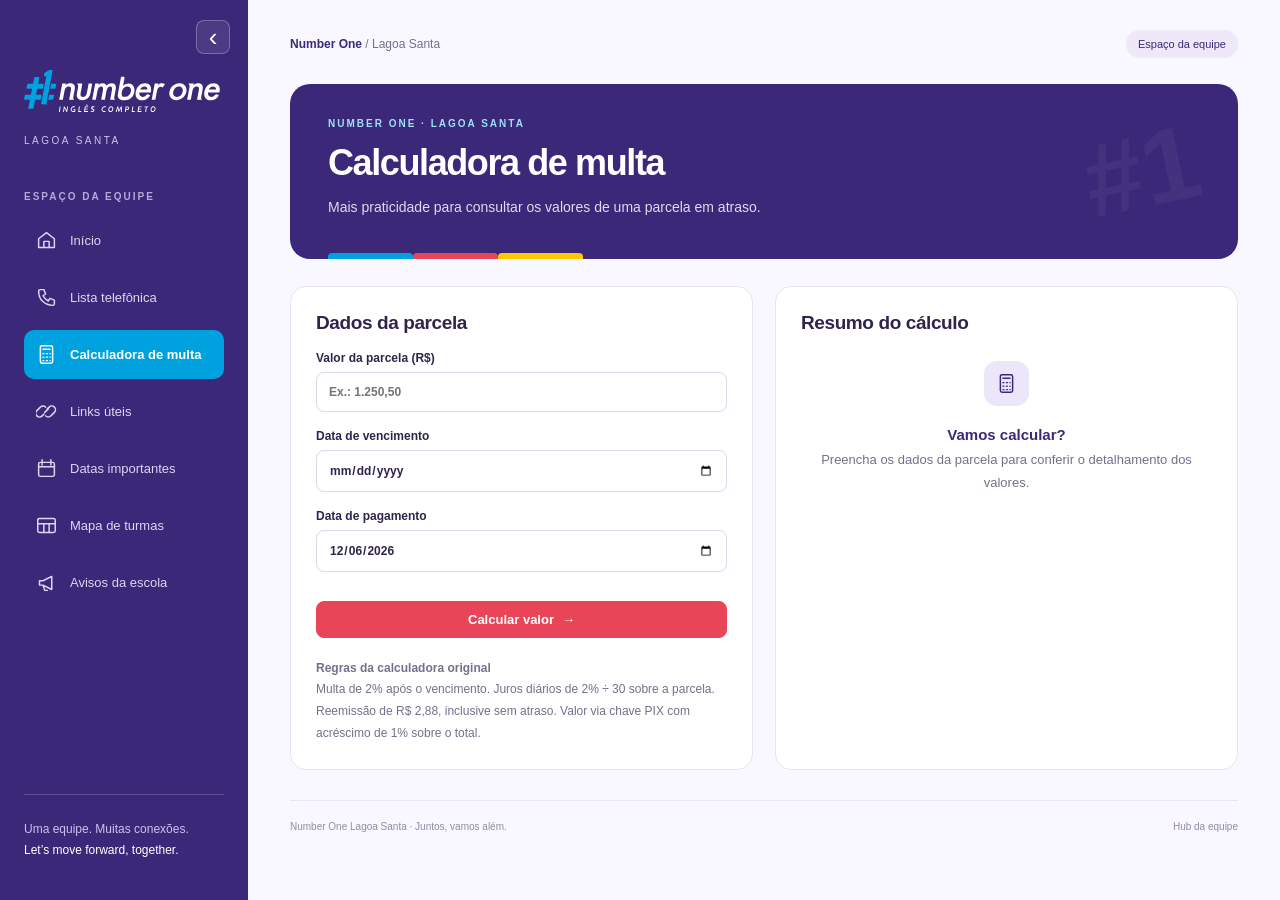
==== static/calculadora.html @ c54c120a "Add collapsible navigation and event details dialog" ====
<!doctype html><html lang="pt-BR"><head><meta charset="utf-8"><meta name="viewport" content="width=device-width,initial-scale=1"><title>Calculadora de multa · Number One Lagoa Santa</title><link rel="stylesheet" href="/static/hub.css?v=7"></head><body data-page="calc"><aside class="sidebar" id="sidebar"></aside><main class="workspace"><div class="topbar"><span><strong>Number One</strong> / Lagoa Santa</span><span class="pill">Espaço da equipe</span></div><header class="hero"><div class="eyebrow">NUMBER ONE · LAGOA SANTA</div><h1>Calculadora de multa</h1><p>Mais praticidade para consultar os valores de uma parcela em atraso.</p><span class="hero-stamp" aria-hidden="true">#1</span></header><div class="page-content calculator-grid"><section class="panel"><h2>Dados da parcela</h2><form id="calculatorForm"><label for="amount">Valor da parcela (R$)<input id="amount" inputmode="decimal" placeholder="Ex.: 1.250,50" required autocomplete="off"></label><label for="dueDate">Data de vencimento<input id="dueDate" type="date" required min="1900-01-01" max="9999-12-31"></label><label for="paymentDate">Data de pagamento<input id="paymentDate" type="date" required min="1900-01-01" max="9999-12-31"></label><button class="primary" type="submit">Calcular valor <span aria-hidden="true">→</span></button></form><div class="status" id="calcStatus" role="alert"></div><div class="rules"><strong>Regras da calculadora original</strong><br>Multa de 2% após o vencimento. Juros diários de 2% ÷ 30 sobre a parcela. Reemissão de R$ 2,88, inclusive sem atraso. Valor via chave PIX com acréscimo de 1% sobre o total.</div></section><section class="panel" aria-live="polite"><h2>Resumo do cálculo</h2><div id="resultEmpty" class="empty-state"><span class="feature-icon" data-icon="calc"></span><strong>Vamos calcular?</strong>Preencha os dados da parcela para conferir o detalhamento dos valores.</div><table class="result-table hidden" id="resultTable"><caption class="muted">Detalhamento da parcela</caption><tbody id="resultBody"></tbody></table></section></div><footer class="footer"><span>Number One Lagoa Santa · Juntos, vamos além.</span><span>Hub da equipe</span></footer></main><script src="/static/shell.js?v=4"></script><script src="/static/calculator.js?v=1"></script></body></html>
---- static/hub.css ----
:root{--purple:#3c2878;--blue:#00a1df;--coral:#e84658;--yellow:#ffc800;--ink:#30244b;--muted:#786e89;--line:#e9e3f2}*{box-sizing:border-box}body{margin:0;background:#f9f7ff;color:var(--ink);font:15px 'Segoe UI',Arial,sans-serif}a{color:inherit}button,input,textarea{font:inherit}button,a,input,textarea{ -webkit-tap-highlight-color:transparent}button{cursor:pointer}a:focus-visible,button:focus-visible,input:focus-visible,textarea:focus-visible{outline:3px solid var(--blue);outline-offset:4px}.sidebar{position:fixed;inset:0 auto 0 0;width:248px;background:var(--purple);padding:38px 24px;color:#fff;display:flex;flex-direction:column;z-index:2}.logo{width:196px;height:auto}.unit{font-size:10px;letter-spacing:2.5px;color:#cec3ed;margin:20px 0 45px}.nav-label,.eyebrow{font-size:10px;letter-spacing:2px;font-weight:700}.nav-label{color:#b7a8db;margin-bottom:14px}.sidebar nav{display:grid;gap:8px}.sidebar nav a{display:flex;gap:13px;align-items:center;text-decoration:none;padding:14px 12px;border-radius:10px;font-size:13px;color:#ded5f3}.sidebar nav a:hover{background:#50398f}.sidebar nav a.active{background:var(--blue);color:white;font-weight:600}.icon{width:21px;height:21px;fill:none;stroke:currentColor;stroke-width:1.7;stroke-linecap:round;stroke-linejoin:round;flex-shrink:0}.sidebar-footer{margin-top:auto;border-top:1px solid #655096;padding-top:24px;font-size:12px;line-height:1.8;color:#cdc1ee}.sidebar-footer b{color:white;font-weight:500}.workspace{margin-left:248px;padding:30px 42px;max-width:1640px}.topbar{display:flex;justify-content:space-between;align-items:center;margin-bottom:26px;font-size:12px;color:var(--muted);gap:12px}.topbar strong{color:var(--purple)}.pill{background:#eee8f9;padding:8px 12px;border-radius:30px;font-size:11px;color:var(--purple)}.hero{position:relative;background:var(--purple);color:white;border-radius:20px;padding:34px 38px 39px;overflow:hidden}.hero:after{content:'';position:absolute;bottom:0;left:38px;width:85px;height:6px;background:var(--blue);box-shadow:85px 0 var(--coral),170px 0 var(--yellow);border-radius:4px 4px 0 0}.hero .eyebrow{color:#9ce0fa}.hero h1{font-size:36px;letter-spacing:-1.4px;margin:13px 0 12px;font-weight:750}.hero p{font-size:14px;color:#e1d9f2;line-height:1.7;margin:0;max-width:600px}.hero-stamp{position:absolute;right:38px;top:28px;font-size:104px;font-weight:900;color:#ffffff0c;transform:rotate(-12deg);pointer-events:none}.section-heading{display:flex;justify-content:space-between;align-items:center;margin:30px 0 17px;gap:12px}h2{font-size:19px;letter-spacing:-.4px;margin:0}h3{margin:0;font-size:17px}.muted{color:var(--muted);font-size:12px;line-height:1.7}.features{display:grid;grid-template-columns:repeat(3,minmax(0,1fr));gap:17px}.feature{position:relative;display:block;text-decoration:none;background:white;border:1px solid var(--line);border-radius:16px;padding:24px;transition:transform .15s,box-shadow .15s}.feature:hover{transform:translateY(-3px);box-shadow:0 10px 25px #3c287810;border-color:#c0b0dd}.feature-icon{display:grid;place-items:center;width:45px;height:45px;border-radius:13px;background:#ece6fa;color:var(--purple);margin-bottom:23px}.feature:nth-child(2) .feature-icon{background:#e2f4fc;color:#0082b5}.feature:nth-child(3) .feature-icon{background:#ffeaee;color:#d03a50}.feature h3{color:var(--purple)}.feature p{font-size:12px;color:var(--muted);line-height:1.8;min-height:44px;margin:10px 0 19px}.feature-action{font-size:12px;font-weight:650;display:flex;justify-content:space-between;color:var(--purple)}.bottom-grid{display:grid;grid-template-columns:minmax(0,1.4fr) minmax(260px,1fr);gap:22px;margin-top:28px}.panel{background:white;border:1px solid var(--line);border-radius:16px;padding:25px}.panel-title{display:flex;justify-content:space-between;align-items:center;gap:12px;margin-bottom:20px}.calendar-controls{display:flex;align-items:center;gap:7px}button,.button{border:1px solid #e0d8ed;background:white;color:var(--purple);border-radius:8px;padding:10px 14px;text-decoration:none;font-size:13px;display:inline-flex;align-items:center;justify-content:center;gap:8px}button:hover,.button:hover{background:#f3eefb}.primary{background:var(--coral);border-color:var(--coral);color:white;font-weight:600}.primary:hover{background:#d63749}.calendar-controls button{padding:5px 10px}.month-label{font-weight:650;text-transform:capitalize}.weekdays,.calendar-days{display:grid;grid-template-columns:repeat(7,1fr);text-align:center;gap:4px}.weekdays{font-size:10px;color:var(--muted);margin:22px 0 8px}.day{padding:10px 0;font-size:12px;border-radius:8px}.day.weekend{color:#9c90ac}.day.today{background:var(--purple);color:white;font-weight:700}.day.outside{color:#c4bdcf}.calendar-foot{border-top:1px solid var(--line);padding-top:15px;margin-top:14px;color:var(--muted);font-size:11px}.calendar-foot span{display:inline-block;background:var(--purple);width:7px;height:7px;border-radius:50%;margin-right:7px}.quick-links{display:grid;gap:10px}.quick-link{padding:14px;border:1px solid var(--line);border-radius:10px;text-decoration:none;display:flex;align-items:center;justify-content:space-between;gap:12px;font-size:13px;overflow-wrap:anywhere}.quick-link:hover{background:#f9f7ff}.empty-state{text-align:center;padding:27px 15px;color:var(--muted);line-height:1.8;font-size:13px}.empty-state .feature-icon{margin:0 auto 15px}.empty-state strong{display:block;color:var(--purple);font-size:15px}.footer{display:flex;justify-content:space-between;border-top:1px solid var(--line);margin-top:30px;padding-top:20px;color:#9589a5;font-size:10px;gap:12px}.page-content{margin-top:27px}.link-grid{display:grid;grid-template-columns:repeat(2,minmax(0,1fr));gap:16px}.link-card{min-width:0}.link-card h3{overflow-wrap:anywhere}.link-card p{overflow-wrap:anywhere}.link-domain{color:#88799d;font-size:11px;margin-top:10px}.card-actions{display:flex;gap:10px;justify-content:space-between;margin-top:24px}.danger{color:#bc3147}.search{width:100%;max-width:370px;margin:0}.status:not(:empty){background:#fce8ec;color:#98233c;padding:14px 18px;border-radius:10px;margin:18px 0;font-size:13px}label{display:block;font-size:12px;font-weight:600;margin:17px 0}input,textarea{display:block;width:100%;border:1px solid #ded6eb;padding:12px;border-radius:8px;margin-top:7px;background:white;color:var(--ink)}textarea{resize:vertical}dialog{border:0;border-radius:18px;padding:28px;width:480px;max-width:94vw;max-height:90vh;color:var(--ink);box-shadow:0 24px 80px #20113f40}dialog::backdrop{background:#20113f88;backdrop-filter:blur(3px)}.dialog-heading{display:flex;justify-content:space-between;align-items:center}.dialog-heading button{border:0;font-size:22px;padding:0 8px}.form-actions{display:flex;justify-content:flex-end;gap:10px;margin-top:24px}button:disabled{opacity:.55;cursor:wait}.calculator-grid{display:grid;grid-template-columns:minmax(280px,1fr) minmax(280px,1fr);gap:22px}.calculator-grid .primary{width:100%;margin-top:12px}.rules{margin-top:20px;font-size:12px;line-height:1.8;color:var(--muted)}.result-table{width:100%;border-collapse:collapse;font-size:13px}.result-table td{padding:13px 0;border-bottom:1px solid var(--line)}.result-table td:last-child{text-align:right;font-weight:600}.result-table .total td{color:var(--purple);font-size:18px;border-top:2px solid var(--line);padding-top:22px}.result-table .pix td{color:#007fae}.hidden{display:none!important}@media(min-width:1450px){.workspace{padding:38px 60px}.hero{padding:45px}.feature{padding:28px}.hero h1{font-size:42px}}@media(max-width:1100px){.workspace{padding:26px}.sidebar{width:220px;padding:30px 18px}.logo{width:180px}.workspace{margin-left:220px}.feature{padding:18px}.bottom-grid{grid-template-columns:1fr}.hero-stamp{display:none}}@media(max-width:760px){.sidebar{position:static;width:auto;padding:19px 20px}.logo{width:170px}.unit{margin:10px 0 18px}.nav-label,.sidebar-footer{display:none}.sidebar nav{display:flex;flex-wrap:wrap;gap:4px}.sidebar nav a{font-size:11px;padding:9px}.sidebar nav .icon{width:16px}.workspace{margin:0;padding:20px 16px}.topbar{font-size:11px}.hero{padding:26px 24px 32px}.hero h1{font-size:28px}.hero p{font-size:13px}.features{grid-template-columns:1fr}.feature{padding:20px}.feature-icon{margin-bottom:15px}.feature p{min-height:0}.link-grid,.calculator-grid{grid-template-columns:1fr}.section-heading{flex-wrap:wrap}.panel{padding:20px}.panel-title{flex-wrap:wrap}.hero:after{left:24px;width:65px;box-shadow:65px 0 var(--coral),130px 0 var(--yellow)}.footer{line-height:1.7}.search{max-width:none}.day{padding:9px 0}}
.hub-calendar{margin-top:24px}.hub-calendar .day{padding:8px 0}.notice-card{min-height:235px;transition:background-color .5s,color .5s}.notice-card[data-color="purple"]{background:var(--purple);color:white}.notice-card[data-color="blue"]{background:var(--blue);color:#182249}.notice-card[data-color="coral"]{background:var(--coral);color:#231432}.notice-card[data-color="yellow"]{background:var(--yellow);color:#30244b}.notice-card[data-color]:not([data-color="purple"]) .eyebrow,.notice-card[data-color]:not([data-color="purple"]) p{color:inherit}.notice-card h1,.notice-card p{overflow-wrap:anywhere;white-space:pre-wrap;position:relative;z-index:1}.notice-card p{max-width:850px}.notice-card h1{font-size:32px}.notice-editor{max-width:980px}.preview-card{min-height:250px}.preview-placeholder{display:block;opacity:.7;padding:38px 0;font-size:15px;line-height:1.8}.notice-form{margin-top:16px}.editor-meta{display:flex;justify-content:space-between;gap:12px;flex-wrap:wrap}.editor-settings{display:flex;justify-content:space-between;gap:25px;flex-wrap:wrap;margin-top:20px}.editor-settings fieldset{border:0;padding:0;margin:17px 0;min-width:0}.editor-settings legend{font-size:12px;font-weight:600}.color-options{display:flex;gap:16px;flex-wrap:wrap}.color-options label{display:flex;align-items:center;gap:6px;cursor:pointer}.color-options input{width:auto;margin:0;accent-color:var(--purple)}.swatch{width:16px;height:16px;border-radius:50%;display:inline-block}.swatch.purple{background:var(--purple)}.swatch.blue{background:var(--blue)}.swatch.coral{background:var(--coral)}.swatch.yellow{background:var(--yellow)}.notice-summary{white-space:pre-wrap;overflow-wrap:anywhere}.notice-saved{border-top:5px solid var(--purple)}.notice-saved[data-color="blue"]{border-top-color:var(--blue)}.notice-saved[data-color="coral"]{border-top-color:var(--coral)}.notice-saved[data-color="yellow"]{border-top-color:var(--yellow)}.notice-saved h3{overflow-wrap:anywhere}@media(max-width:760px){.notice-card h1{font-size:26px}.notice-card{padding:26px 24px 30px}.editor-settings{display:block}.notice-form .form-actions{flex-wrap:wrap}.hub-calendar .day{padding:8px 0}}@media(prefers-reduced-motion:reduce){.notice-card{transition:none}}
.schedule-grid{display:grid;grid-template-columns:minmax(0,1fr) minmax(0,1fr);gap:20px;align-items:stretch;margin-top:24px}.schedule-grid .hub-calendar{margin-top:0}.schedule-grid .panel{min-width:0}.schedule-grid .calendar-days{gap:1px}.schedule-grid .day{min-width:0;padding:5px 0 2px;min-height:43px}.day{border:0;background:transparent;display:grid;place-items:center;gap:2px;width:100%;min-height:42px;position:relative}.day:hover{background:#f0eafb}.day.today,.day.today:hover{background:var(--purple);color:white}.day.selected:not(.today){background:#eee7fb;color:var(--purple);font-weight:700}.event-dots{height:5px;display:flex;gap:2px;justify-content:center}.event-dot{display:inline-block;width:6px;height:6px;border-radius:50%;background:var(--purple);flex:none}.event-dot.prova,.event-tag.prova{background:var(--coral)}.event-dot.notas,.event-tag.notas{background:var(--blue)}.event-dot.feriado,.event-tag.feriado{background:#8c8099}.event-dot.aulas,.event-tag.aulas{background:#9252c9}.event-dot.segunda_chamada,.event-tag.segunda_chamada{background:#6b9a49}.event-dot.projeto,.event-tag.projeto{background:var(--yellow)}.event-dot.sexta_letiva,.event-tag.sexta_letiva{background:#ad6fc7}.event-dot.encerramento,.event-tag.encerramento{background:var(--purple)}.event-dot.outro,.event-tag.outro{background:#6284a1}.upcoming-list{display:grid;gap:10px;max-height:350px;overflow:auto}.upcoming-item{display:grid;grid-template-columns:55px minmax(0,1fr) 7px;align-items:center;gap:12px;text-decoration:none;border:1px solid var(--line);border-radius:10px;padding:12px;font-size:12px}.upcoming-item:hover{background:#f9f7ff}.upcoming-date{color:var(--purple);font-weight:700;text-transform:capitalize}.upcoming-title{overflow-wrap:anywhere}.calendar-page-grid{display:grid;grid-template-columns:minmax(0,1fr) minmax(0,1fr);gap:20px;margin-top:22px}.calendar-page-grid>.panel{min-width:0}.event-list{display:grid;gap:12px;max-height:520px;overflow:auto}.event-item{border:1px solid var(--line);border-radius:10px;padding:15px;display:grid;gap:8px;overflow-wrap:anywhere}.event-item strong{font-size:13px}.event-item p{white-space:pre-wrap;margin:0}.event-tag{color:#fff;font-size:10px;width:max-content;padding:4px 7px;border-radius:5px}.event-tag.projeto{color:var(--purple)}.event-actions{display:flex;gap:6px}.event-actions button{padding:6px 10px;font-size:11px}.inline-upload{display:flex;align-items:end;gap:12px;flex-wrap:wrap;margin:14px 0}.inline-upload label{margin:0}.inline-upload input{padding:8px}.map-filters{display:grid;grid-template-columns:repeat(4,minmax(0,1fr));gap:12px}.map-filters label{margin:7px 0}.class-list{display:grid;grid-template-columns:repeat(3,minmax(0,1fr));gap:12px;margin-top:22px}.class-card{min-width:0;padding:18px}.class-time{font-size:11px;font-weight:700;color:#0081b2}.class-card h3{color:var(--purple);margin:10px 0}.class-card p{margin:0;overflow-wrap:anywhere}.class-card .card-actions{margin-top:18px}.class-card button{padding:7px 11px}.map-image{display:block;max-width:100%;height:auto;margin:auto;border:1px solid var(--line);border-radius:7px}.form-grid{display:grid;grid-template-columns:1fr 1fr;gap:0 12px}select{display:block;width:100%;border:1px solid #ded6eb;padding:12px;border-radius:8px;margin-top:7px;background:white;color:var(--ink);font:inherit}@media(max-width:1100px){.class-list{grid-template-columns:repeat(2,minmax(0,1fr))}}@media(max-width:760px){.schedule-grid,.calendar-page-grid{grid-template-columns:1fr}.schedule-grid .day{min-height:40px}.map-filters,.class-list,.form-grid{grid-template-columns:1fr 1fr}.upcoming-list{max-height:none}}@media(max-width:480px){.map-filters,.class-list,.form-grid{grid-template-columns:1fr}.upcoming-item{grid-template-columns:50px minmax(0,1fr) 6px}}

@media(min-width:1101px){.features{grid-template-columns:repeat(4,minmax(0,1fr))}}@media(min-width:761px) and (max-width:1100px){.features{grid-template-columns:repeat(2,minmax(0,1fr))}}

/* Compact class map, matching the reference: rooms by time, paired weekdays. */
.timetables{display:grid;gap:24px;margin-top:20px;min-width:0}.timetable-panel{background:white;border:1px solid var(--line);border-radius:16px;overflow:hidden;min-width:0}.timetable-heading{display:flex;align-items:center;justify-content:space-between;gap:12px;padding:18px 20px;background:var(--purple);color:white}.timetable-heading h2{font-size:17px}.timetable-heading>span{font-size:12px;white-space:nowrap}.group-1 .timetable-heading{background:#007eaf}.timetable-scroll{overflow-x:auto;max-width:100%}.timetable{border-collapse:separate;border-spacing:0;width:100%;table-layout:fixed;min-width:540px;font-size:12px}.timetable th,.timetable td{border-bottom:1px solid var(--line);border-right:1px solid var(--line);text-align:center;padding:5px;height:47px}.timetable th{background:#f4f0fa;color:var(--purple);font-weight:700}.timetable thead th{height:38px}.timetable th:first-child{width:70px;position:sticky;left:0;z-index:1;background:#f4f0fa}.timetable td:last-child,.timetable th:last-child{border-right:0}.timetable tbody tr:last-child>*{border-bottom:0}.timetable-class{display:flex;flex-direction:column;gap:2px;text-align:center;width:100%;padding:6px 4px;border:0;border-left:3px solid var(--purple);border-radius:6px;background:#eee7fa;color:var(--purple);font-size:12px;min-height:38px;overflow-wrap:anywhere}.timetable-class span{font-size:10px;font-weight:400}.timetable-class:hover{background:#e0d3f4}.group-1 .timetable-class{background:#e2f4fc;border-left-color:var(--blue);color:#00698f}.group-1 .timetable-class:hover{background:#cbeefa}.empty-slot{color:#c9c0d6}.class-teacher{font-style:italic}.map-reference summary{cursor:pointer;color:var(--purple);font-weight:600;font-size:13px}.map-reference[open] summary{margin-bottom:20px}.sr-only{position:absolute;width:1px;height:1px;padding:0;margin:-1px;overflow:hidden;clip:rect(0,0,0,0);white-space:nowrap;border:0}.upcoming-item{grid-template-columns:78px minmax(0,1fr) 7px}.upcoming-date{font-size:11px;line-height:1.6}.hub-calendar .panel-title{flex-wrap:wrap}#deleteClass{margin-right:auto}@media(max-width:760px){.timetable-heading{padding:16px}.timetable-heading h2{font-size:15px}.timetable-scroll:after{content:'Deslize para consultar todos os horários →';display:block;padding:10px 14px;color:var(--muted);font-size:11px}.timetable{min-width:540px}.timetable-class{font-size:11px}.upcoming-item{grid-template-columns:72px minmax(0,1fr) 7px}}

/* The shared team calendar is the primary home workspace. */
body[data-page="home"] .workspace{max-width:none;padding:24px 28px}body[data-page="home"] .notice-card{min-height:140px;padding:20px 28px 24px}body[data-page="home"] .notice-card h1{font-size:24px;margin:8px 0}body[data-page="home"] .notice-card p{font-size:13px}body[data-page="home"] .hero-stamp{font-size:70px;top:12px}.agenda-heading{margin:26px 0 10px}.agenda-heading h1{font-size:30px;letter-spacing:-1px;margin:7px 0;color:var(--purple)}.agenda-heading p{margin:0;font-size:14px}.agenda-heading .eyebrow,.selected-day-panel .eyebrow{color:var(--purple)}.agenda-heading .primary{padding:13px 20px;white-space:nowrap}.agenda-sync{font-size:11px;color:var(--muted)}body[data-page="home"] .schedule-grid{grid-template-columns:minmax(0,1fr) 310px;gap:20px;margin-top:16px;align-items:start}.agenda-side{display:grid;gap:18px;min-width:0}body[data-page="home"] .hub-calendar{padding:20px;border-top:4px solid var(--purple)}body[data-page="home"] .month-label{font-size:25px;color:var(--purple);margin-top:20px}body[data-page="home"] .weekdays{margin-top:20px}body[data-page="home"] .calendar-days{gap:0;border:1px solid var(--line);border-radius:10px;overflow:hidden}body[data-page="home"] .calendar-days .day{display:flex;flex-direction:column;align-items:stretch;justify-content:flex-start;min-height:112px;padding:7px 4px;border-radius:0;border-right:1px solid var(--line);border-bottom:1px solid var(--line);gap:6px;color:var(--ink)}body[data-page="home"] .day>span:first-child{align-self:flex-end;font-weight:600;padding:3px 5px;border-radius:6px}body[data-page="home"] .day.today{background:#f4efff}body[data-page="home"] .day.today>span:first-child{background:var(--purple);color:white}body[data-page="home"] .day.selected{box-shadow:inset 0 0 0 2px var(--blue);background:#f1faff}body[data-page="home"] .day.outside{background:#faf9fc;color:#b0a7bc}body[data-page="home"] .day .event-dots{display:none}.calendar-event-labels{display:grid;gap:4px;text-align:left;min-width:0}.calendar-event-chip{display:block;padding:4px;border-radius:4px;background:#ece5f8;color:var(--purple);font-size:10px;line-height:1.3;overflow:hidden;text-overflow:ellipsis;white-space:nowrap;border-left:3px solid var(--purple)}.calendar-event-chip.prova{background:#ffeaee;border-color:var(--coral);color:#98233c}.calendar-event-chip.notas{background:#e2f4fc;border-color:var(--blue);color:#00698f}.calendar-event-chip.projeto{background:#fff5c7;border-color:var(--yellow)}.calendar-more{font-size:10px;color:var(--muted);padding-left:3px}.upcoming-panel{border-top:4px solid var(--coral)}body[data-page="home"] .upcoming-panel .panel-title{margin-bottom:8px;flex-wrap:wrap}body[data-page="home"] .upcoming-list{max-height:430px}body[data-page="home"] .upcoming-item{grid-template-columns:1fr 8px;gap:6px;padding:14px}body[data-page="home"] .upcoming-date{grid-column:1/-1}body[data-page="home"] .upcoming-title{font-weight:650;font-size:14px}.selected-day-panel h2{font-size:17px;margin:10px 0 16px}.selected-day-panel .event-list{max-height:360px}.selected-day-panel>.button{margin-top:15px;width:100%}body[data-page="home"] .features .feature{padding:18px}body[data-page="home"] .feature-icon{margin-bottom:12px}@media(max-width:1250px) and (min-width:761px){body[data-page="home"] .schedule-grid{grid-template-columns:minmax(0,1fr)}.agenda-side{grid-template-columns:1fr 1fr}}@media(max-width:760px){body[data-page="home"] .workspace{padding:20px 12px}body[data-page="home"] .schedule-grid{grid-template-columns:minmax(0,1fr)}.agenda-side{grid-template-columns:1fr}.agenda-heading h1{font-size:27px}.agenda-heading{align-items:start}.agenda-heading .primary{width:100%}body[data-page="home"] .hub-calendar{padding:12px}body[data-page="home"] .calendar-days .day{min-height:88px;padding:5px 2px}.calendar-event-chip{font-size:9px;padding:3px 2px;border-left-width:2px;white-space:normal;display:-webkit-box;-webkit-line-clamp:2;-webkit-box-orient:vertical}body[data-page="home"] .month-label{font-size:22px}body[data-page="home"] .notice-card{padding:18px 22px 24px}}

body[data-page="home"] .calendar-event-chip{white-space:normal;display:-webkit-box;-webkit-line-clamp:2;-webkit-box-orient:vertical;font-size:11px;line-height:1.35}body[data-page="home"] .calendar-days{grid-template-columns:repeat(7,minmax(0,1fr))}@media(max-width:760px){body[data-page="home"] .calendar-event-chip{font-size:9px}}

.sidebar{padding-top:70px}.sidebar-toggle{position:absolute;right:18px;top:20px;width:34px;height:34px;padding:0;border:1px solid #ffffff44;background:#ffffff16;color:white;font-size:26px;line-height:1}.sidebar-toggle:hover{background:#ffffff30}.sidebar-collapsed .sidebar{width:76px;padding:70px 12px 24px}.sidebar-collapsed .sidebar-brand,.sidebar-collapsed .unit,.sidebar-collapsed .nav-label,.sidebar-collapsed .sidebar-footer,.sidebar-collapsed .nav-text{display:none}.sidebar-collapsed .sidebar nav a{justify-content:center;padding:13px 8px}.sidebar-collapsed .workspace{margin-left:76px}.sidebar-collapsed .sidebar-toggle{right:21px}.day-events-dialog{width:580px}.day-events-dialog .dialog-heading{gap:16px;margin-bottom:20px}.day-events-dialog h2{line-height:1.4}.day-dialog-events{display:grid;gap:14px}.day-events-dialog .event-item{padding:18px}.observation-label{font-size:11px;font-weight:700;color:var(--purple);margin-top:6px}.event-item .event-observations{color:var(--ink);font-size:14px;line-height:1.7;white-space:pre-wrap;overflow-wrap:anywhere}@media(max-width:760px){.sidebar{padding-top:22px}.sidebar-toggle{top:18px;right:20px}.sidebar-brand{display:block;padding-right:45px}.sidebar-collapsed .sidebar{width:100%;min-height:64px;padding:0}.sidebar-collapsed .sidebar-toggle{top:15px;right:20px}.sidebar-collapsed .sidebar nav{display:none}.sidebar-collapsed .workspace{margin-left:0}.day-events-dialog{padding:22px}.day-events-dialog h2{font-size:17px}}
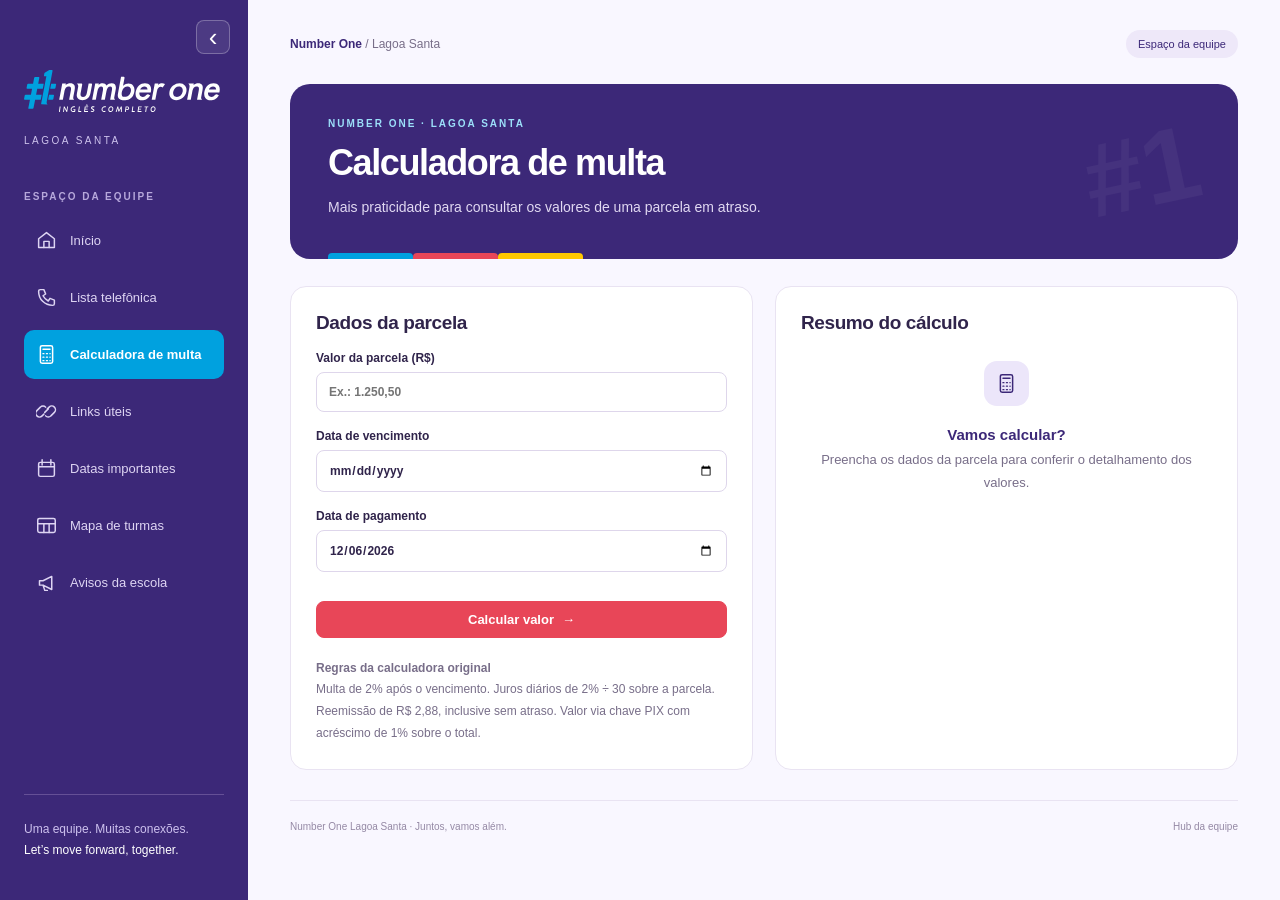
==== commit 77fd37d9: "Enlarge daily event dialog with fixed header and actions" ====
--- a/static/calculadora.html
+++ b/static/calculadora.html
@@ -1 +1 @@
-<!doctype html><html lang="pt-BR"><head><meta charset="utf-8"><meta name="viewport" content="width=device-width,initial-scale=1"><title>Calculadora de multa · Number One Lagoa Santa</title><link rel="stylesheet" href="/static/hub.css?v=7"></head><body data-page="calc"><aside class="sidebar" id="sidebar"></aside><main class="workspace"><div class="topbar"><span><strong>Number One</strong> / Lagoa Santa</span><span class="pill">Espaço da equipe</span></div><header class="hero"><div class="eyebrow">NUMBER ONE · LAGOA SANTA</div><h1>Calculadora de multa</h1><p>Mais praticidade para consultar os valores de uma parcela em atraso.</p><span class="hero-stamp" aria-hidden="true">#1</span></header><div class="page-content calculator-grid"><section class="panel"><h2>Dados da parcela</h2><form id="calculatorForm"><label for="amount">Valor da parcela (R$)<input id="amount" inputmode="decimal" placeholder="Ex.: 1.250,50" required autocomplete="off"></label><label for="dueDate">Data de vencimento<input id="dueDate" type="date" required min="1900-01-01" max="9999-12-31"></label><label for="paymentDate">Data de pagamento<input id="paymentDate" type="date" required min="1900-01-01" max="9999-12-31"></label><button class="primary" type="submit">Calcular valor <span aria-hidden="true">→</span></button></form><div class="status" id="calcStatus" role="alert"></div><div class="rules"><strong>Regras da calculadora original</strong><br>Multa de 2% após o vencimento. Juros diários de 2% ÷ 30 sobre a parcela. Reemissão de R$ 2,88, inclusive sem atraso. Valor via chave PIX com acréscimo de 1% sobre o total.</div></section><section class="panel" aria-live="polite"><h2>Resumo do cálculo</h2><div id="resultEmpty" class="empty-state"><span class="feature-icon" data-icon="calc"></span><strong>Vamos calcular?</strong>Preencha os dados da parcela para conferir o detalhamento dos valores.</div><table class="result-table hidden" id="resultTable"><caption class="muted">Detalhamento da parcela</caption><tbody id="resultBody"></tbody></table></section></div><footer class="footer"><span>Number One Lagoa Santa · Juntos, vamos além.</span><span>Hub da equipe</span></footer></main><script src="/static/shell.js?v=4"></script><script src="/static/calculator.js?v=1"></script></body></html>+<!doctype html><html lang="pt-BR"><head><meta charset="utf-8"><meta name="viewport" content="width=device-width,initial-scale=1"><title>Calculadora de multa · Number One Lagoa Santa</title><link rel="stylesheet" href="/static/hub.css?v=10"></head><body data-page="calc"><aside class="sidebar" id="sidebar"></aside><main class="workspace"><div class="topbar"><span><strong>Number One</strong> / Lagoa Santa</span><span class="pill">Espaço da equipe</span></div><header class="hero"><div class="eyebrow">NUMBER ONE · LAGOA SANTA</div><h1>Calculadora de multa</h1><p>Mais praticidade para consultar os valores de uma parcela em atraso.</p><span class="hero-stamp" aria-hidden="true">#1</span></header><div class="page-content calculator-grid"><section class="panel"><h2>Dados da parcela</h2><form id="calculatorForm"><label for="amount">Valor da parcela (R$)<input id="amount" inputmode="decimal" placeholder="Ex.: 1.250,50" required autocomplete="off"></label><label for="dueDate">Data de vencimento<input id="dueDate" type="date" required min="1900-01-01" max="9999-12-31"></label><label for="paymentDate">Data de pagamento<input id="paymentDate" type="date" required min="1900-01-01" max="9999-12-31"></label><button class="primary" type="submit">Calcular valor <span aria-hidden="true">→</span></button></form><div class="status" id="calcStatus" role="alert"></div><div class="rules"><strong>Regras da calculadora original</strong><br>Multa de 2% após o vencimento. Juros diários de 2% ÷ 30 sobre a parcela. Reemissão de R$ 2,88, inclusive sem atraso. Valor via chave PIX com acréscimo de 1% sobre o total.</div></section><section class="panel" aria-live="polite"><h2>Resumo do cálculo</h2><div id="resultEmpty" class="empty-state"><span class="feature-icon" data-icon="calc"></span><strong>Vamos calcular?</strong>Preencha os dados da parcela para conferir o detalhamento dos valores.</div><table class="result-table hidden" id="resultTable"><caption class="muted">Detalhamento da parcela</caption><tbody id="resultBody"></tbody></table></section></div><footer class="footer"><span>Number One Lagoa Santa · Juntos, vamos além.</span><span>Hub da equipe</span></footer></main><script src="/static/shell.js?v=4"></script><script src="/static/calculator.js?v=1"></script></body></html>
--- a/static/hub.css
+++ b/static/hub.css
@@ -13,3 +13,10 @@
 body[data-page="home"] .calendar-event-chip{white-space:normal;display:-webkit-box;-webkit-line-clamp:2;-webkit-box-orient:vertical;font-size:11px;line-height:1.35}body[data-page="home"] .calendar-days{grid-template-columns:repeat(7,minmax(0,1fr))}@media(max-width:760px){body[data-page="home"] .calendar-event-chip{font-size:9px}}
 
 .sidebar{padding-top:70px}.sidebar-toggle{position:absolute;right:18px;top:20px;width:34px;height:34px;padding:0;border:1px solid #ffffff44;background:#ffffff16;color:white;font-size:26px;line-height:1}.sidebar-toggle:hover{background:#ffffff30}.sidebar-collapsed .sidebar{width:76px;padding:70px 12px 24px}.sidebar-collapsed .sidebar-brand,.sidebar-collapsed .unit,.sidebar-collapsed .nav-label,.sidebar-collapsed .sidebar-footer,.sidebar-collapsed .nav-text{display:none}.sidebar-collapsed .sidebar nav a{justify-content:center;padding:13px 8px}.sidebar-collapsed .workspace{margin-left:76px}.sidebar-collapsed .sidebar-toggle{right:21px}.day-events-dialog{width:580px}.day-events-dialog .dialog-heading{gap:16px;margin-bottom:20px}.day-events-dialog h2{line-height:1.4}.day-dialog-events{display:grid;gap:14px}.day-events-dialog .event-item{padding:18px}.observation-label{font-size:11px;font-weight:700;color:var(--purple);margin-top:6px}.event-item .event-observations{color:var(--ink);font-size:14px;line-height:1.7;white-space:pre-wrap;overflow-wrap:anywhere}@media(max-width:760px){.sidebar{padding-top:22px}.sidebar-toggle{top:18px;right:20px}.sidebar-brand{display:block;padding-right:45px}.sidebar-collapsed .sidebar{width:100%;min-height:64px;padding:0}.sidebar-collapsed .sidebar-toggle{top:15px;right:20px}.sidebar-collapsed .sidebar nav{display:none}.sidebar-collapsed .workspace{margin-left:0}.day-events-dialog{padding:22px}.day-events-dialog h2{font-size:17px}}
+
+.event-dot.daa,.event-tag.daa{background:var(--blue)}.event-dot.secretaria,.event-tag.secretaria{background:var(--coral)}.event-dot.administrativo,.event-tag.administrativo{background:var(--purple)}.event-dot.coordenacao,.event-tag.coordenacao{background:var(--yellow);color:var(--purple)}.calendar-event-chip.daa{background:#e2f4fc;border-color:var(--blue);color:#00698f}.calendar-event-chip.secretaria{background:#ffeaee;border-color:var(--coral);color:#98233c}.calendar-event-chip.administrativo{background:#ece5f8;border-color:var(--purple)}.calendar-event-chip.coordenacao{background:#fff5c7;border-color:var(--yellow);color:var(--purple)}
+
+.event-item.is-completed{background:#f5f2fa;border-color:#c9bddf}.event-item.is-completed>strong{text-decoration:line-through;color:var(--muted)}.calendar-event-chip.is-completed{opacity:.6;text-decoration:line-through}.completion-button{justify-self:start;margin-top:8px;font-size:12px}
+
+/* Spacious day details while keeping the controls visible. */
+.day-events-dialog{width:1000px;max-width:96vw;height:90vh;max-height:94vh;padding:28px;overflow:hidden}.day-events-dialog[open]{display:flex;flex-direction:column}.day-events-dialog>.dialog-heading{flex:none;margin-bottom:18px}.day-events-dialog>.day-dialog-events{flex:1;min-height:0;overflow-y:auto;align-content:start;padding-right:8px}.day-events-dialog>.form-actions{flex:none;margin-top:18px;padding-top:14px;border-top:1px solid var(--line)}@media(max-width:760px){.day-events-dialog{width:96vw;height:92dvh;max-height:94dvh;padding:20px}.day-events-dialog>.day-dialog-events{padding-right:4px}}
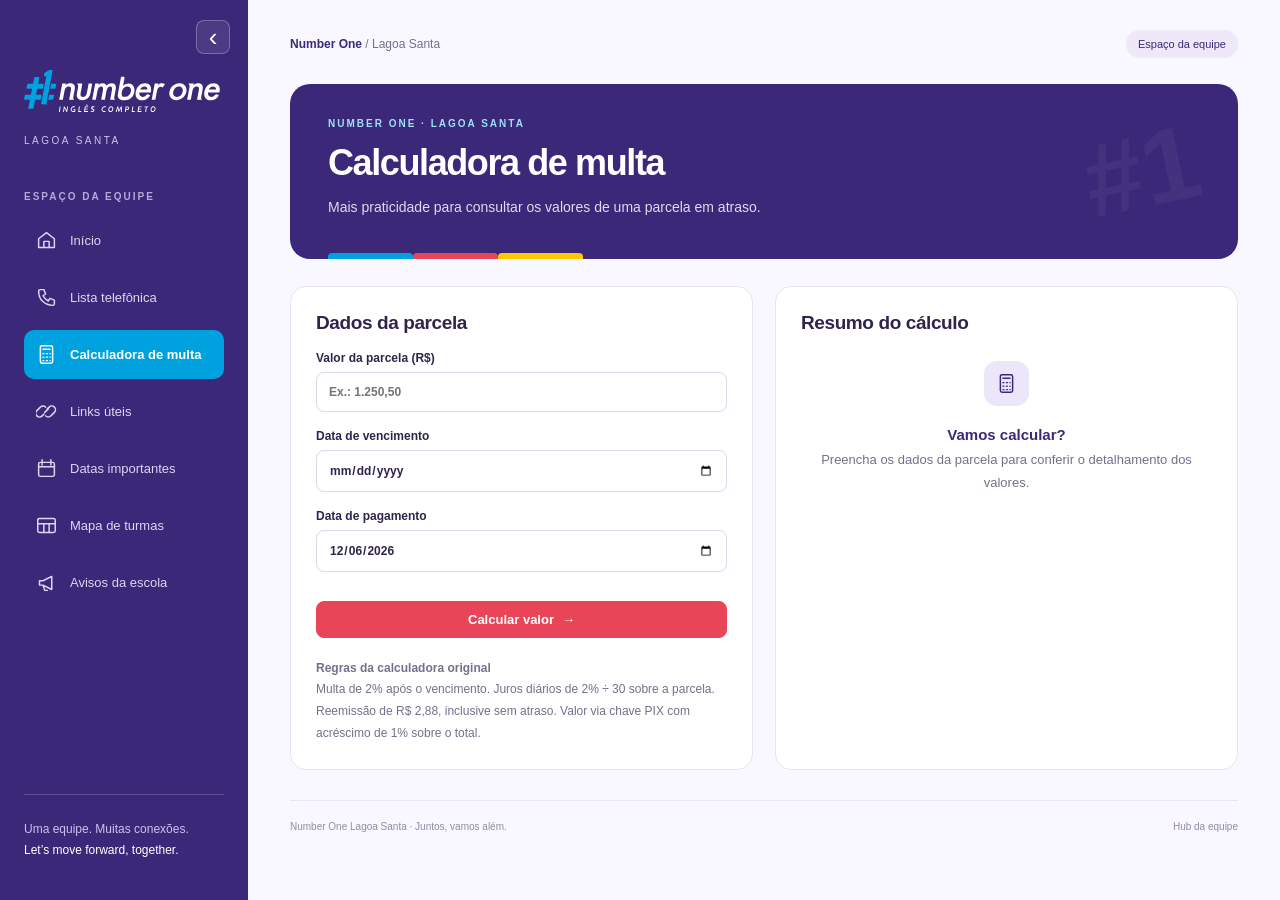
==== commit be5d18cf: "Fix sidebar scrolling in short desktop windows" ====
--- a/static/calculadora.html
+++ b/static/calculadora.html
@@ -1 +1 @@
-<!doctype html><html lang="pt-BR"><head><meta charset="utf-8"><meta name="viewport" content="width=device-width,initial-scale=1"><title>Calculadora de multa · Number One Lagoa Santa</title><link rel="stylesheet" href="/static/hub.css?v=10"></head><body data-page="calc"><aside class="sidebar" id="sidebar"></aside><main class="workspace"><div class="topbar"><span><strong>Number One</strong> / Lagoa Santa</span><span class="pill">Espaço da equipe</span></div><header class="hero"><div class="eyebrow">NUMBER ONE · LAGOA SANTA</div><h1>Calculadora de multa</h1><p>Mais praticidade para consultar os valores de uma parcela em atraso.</p><span class="hero-stamp" aria-hidden="true">#1</span></header><div class="page-content calculator-grid"><section class="panel"><h2>Dados da parcela</h2><form id="calculatorForm"><label for="amount">Valor da parcela (R$)<input id="amount" inputmode="decimal" placeholder="Ex.: 1.250,50" required autocomplete="off"></label><label for="dueDate">Data de vencimento<input id="dueDate" type="date" required min="1900-01-01" max="9999-12-31"></label><label for="paymentDate">Data de pagamento<input id="paymentDate" type="date" required min="1900-01-01" max="9999-12-31"></label><button class="primary" type="submit">Calcular valor <span aria-hidden="true">→</span></button></form><div class="status" id="calcStatus" role="alert"></div><div class="rules"><strong>Regras da calculadora original</strong><br>Multa de 2% após o vencimento. Juros diários de 2% ÷ 30 sobre a parcela. Reemissão de R$ 2,88, inclusive sem atraso. Valor via chave PIX com acréscimo de 1% sobre o total.</div></section><section class="panel" aria-live="polite"><h2>Resumo do cálculo</h2><div id="resultEmpty" class="empty-state"><span class="feature-icon" data-icon="calc"></span><strong>Vamos calcular?</strong>Preencha os dados da parcela para conferir o detalhamento dos valores.</div><table class="result-table hidden" id="resultTable"><caption class="muted">Detalhamento da parcela</caption><tbody id="resultBody"></tbody></table></section></div><footer class="footer"><span>Number One Lagoa Santa · Juntos, vamos além.</span><span>Hub da equipe</span></footer></main><script src="/static/shell.js?v=4"></script><script src="/static/calculator.js?v=1"></script></body></html>+<!doctype html><html lang="pt-BR"><head><meta charset="utf-8"><meta name="viewport" content="width=device-width,initial-scale=1"><title>Calculadora de multa · Number One Lagoa Santa</title><link rel="stylesheet" href="/static/hub.css?v=12"></head><body data-page="calc"><aside class="sidebar" id="sidebar"></aside><main class="workspace"><div class="topbar"><span><strong>Number One</strong> / Lagoa Santa</span><span class="pill">Espaço da equipe</span></div><header class="hero"><div class="eyebrow">NUMBER ONE · LAGOA SANTA</div><h1>Calculadora de multa</h1><p>Mais praticidade para consultar os valores de uma parcela em atraso.</p><span class="hero-stamp" aria-hidden="true">#1</span></header><div class="page-content calculator-grid"><section class="panel"><h2>Dados da parcela</h2><form id="calculatorForm"><label for="amount">Valor da parcela (R$)<input id="amount" inputmode="decimal" placeholder="Ex.: 1.250,50" required autocomplete="off"></label><label for="dueDate">Data de vencimento<input id="dueDate" type="date" required min="1900-01-01" max="9999-12-31"></label><label for="paymentDate">Data de pagamento<input id="paymentDate" type="date" required min="1900-01-01" max="9999-12-31"></label><button class="primary" type="submit">Calcular valor <span aria-hidden="true">→</span></button></form><div class="status" id="calcStatus" role="alert"></div><div class="rules"><strong>Regras da calculadora original</strong><br>Multa de 2% após o vencimento. Juros diários de 2% ÷ 30 sobre a parcela. Reemissão de R$ 2,88, inclusive sem atraso. Valor via chave PIX com acréscimo de 1% sobre o total.</div></section><section class="panel" aria-live="polite"><h2>Resumo do cálculo</h2><div id="resultEmpty" class="empty-state"><span class="feature-icon" data-icon="calc"></span><strong>Vamos calcular?</strong>Preencha os dados da parcela para conferir o detalhamento dos valores.</div><table class="result-table hidden" id="resultTable"><caption class="muted">Detalhamento da parcela</caption><tbody id="resultBody"></tbody></table></section></div><footer class="footer"><span>Number One Lagoa Santa · Juntos, vamos além.</span><span>Hub da equipe</span></footer></main><script src="/static/shell.js?v=4"></script><script src="/static/calculator.js?v=1"></script></body></html>
--- a/static/hub.css
+++ b/static/hub.css
@@ -20,3 +20,9 @@
 
 /* Spacious day details while keeping the controls visible. */
 .day-events-dialog{width:1000px;max-width:96vw;height:90vh;max-height:94vh;padding:28px;overflow:hidden}.day-events-dialog[open]{display:flex;flex-direction:column}.day-events-dialog>.dialog-heading{flex:none;margin-bottom:18px}.day-events-dialog>.day-dialog-events{flex:1;min-height:0;overflow-y:auto;align-content:start;padding-right:8px}.day-events-dialog>.form-actions{flex:none;margin-top:18px;padding-top:14px;border-top:1px solid var(--line)}@media(max-width:760px){.day-events-dialog{width:96vw;height:92dvh;max-height:94dvh;padding:20px}.day-events-dialog>.day-dialog-events{padding-right:4px}}
+
+/* Wide calendar followed by a prominent shared agenda overview. */
+body[data-page="home"] .schedule-grid{grid-template-columns:minmax(0,1fr);gap:24px}.agenda-side{grid-template-columns:minmax(0,1fr) minmax(0,1fr);gap:24px;align-items:stretch}body[data-page="home"] .agenda-side>.panel{padding:26px}body[data-page="home"] .agenda-side h2{font-size:22px}body[data-page="home"] .agenda-side .muted{font-size:13px}body[data-page="home"] .upcoming-list{max-height:390px;grid-template-columns:repeat(2,minmax(0,1fr));align-content:start}body[data-page="home"] .upcoming-item{padding:17px;min-width:0}body[data-page="home"] .upcoming-title{font-size:16px;line-height:1.5}body[data-page="home"] .upcoming-date{font-size:13px}.selected-day-panel .event-list{max-height:390px}.selected-day-panel .event-item strong{font-size:16px}.selected-day-panel .event-observations{font-size:15px}.selected-day-panel .event-list:empty{display:none}body[data-page="home"] .hub-calendar .calendar-days .day{min-height:108px}body[data-page="home"] .calendar-event-chip{font-size:12px;padding:5px 6px}body[data-page="home"] .selected-day-panel h2{margin-top:12px;margin-bottom:20px}@media(max-width:760px){.agenda-side{grid-template-columns:minmax(0,1fr);gap:18px}body[data-page="home"] .agenda-side>.panel{padding:20px}body[data-page="home"] .agenda-side h2{font-size:20px}body[data-page="home"] .upcoming-list{grid-template-columns:minmax(0,1fr)}body[data-page="home"] .hub-calendar .calendar-days .day{min-height:88px}body[data-page="home"] .calendar-event-chip{font-size:9px;padding:3px 2px}}
+
+/* Keep navigation reachable in short desktop windows. */
+@media(min-width:761px){.sidebar{overflow-y:auto;overflow-x:hidden;overscroll-behavior-y:contain;scrollbar-width:thin;scrollbar-color:#a797d5 var(--purple)}.sidebar>*{flex-shrink:0}.sidebar-footer{margin-top:auto;flex-shrink:0}.sidebar::-webkit-scrollbar{width:8px}.sidebar::-webkit-scrollbar-thumb{background:#a797d5;border:2px solid var(--purple);border-radius:8px}.sidebar::-webkit-scrollbar-track{background:var(--purple)}}
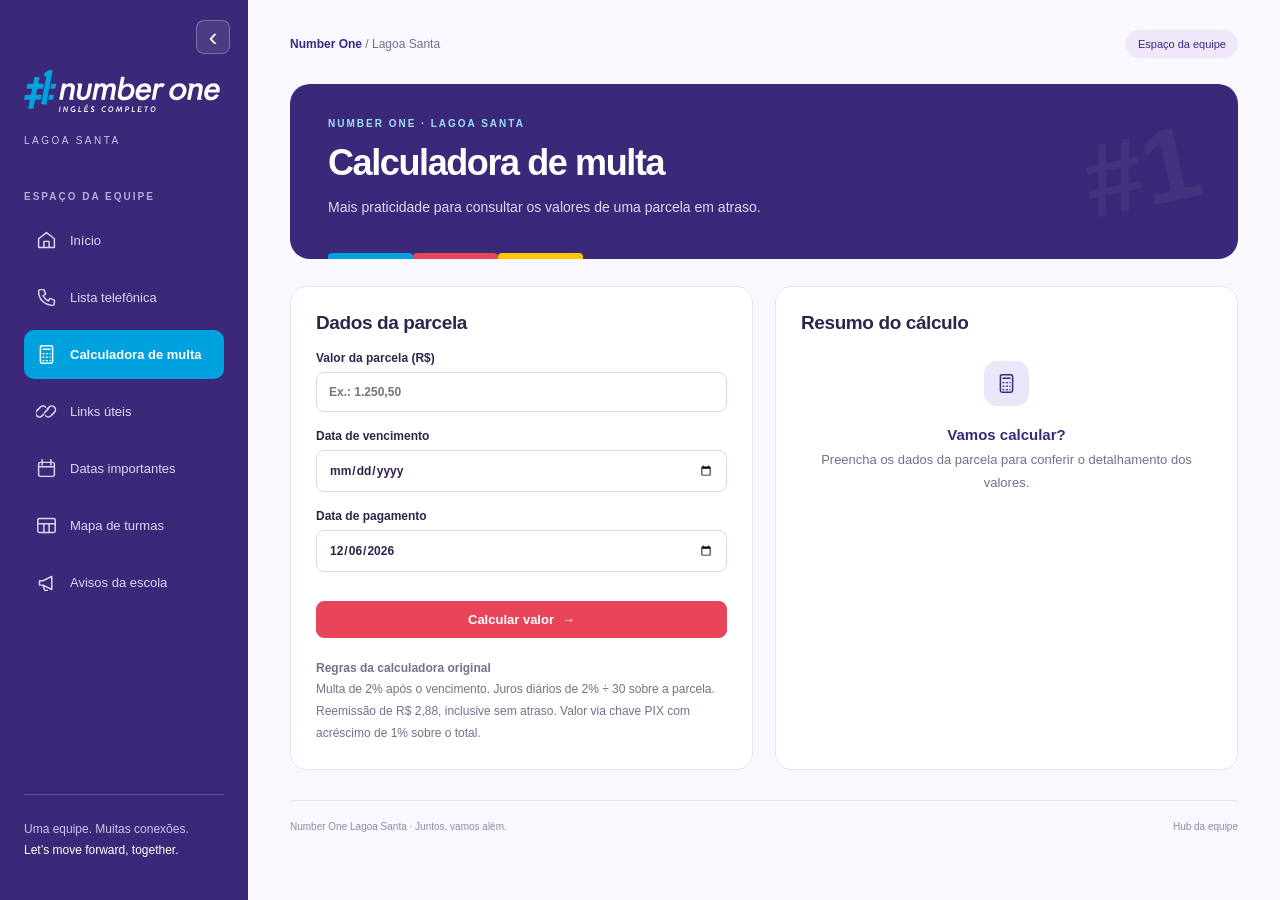
==== commit aea5324c: "Expand team calendar with filters views and recurring events" ====
--- a/static/calculadora.html
+++ b/static/calculadora.html
@@ -1 +1 @@
-<!doctype html><html lang="pt-BR"><head><meta charset="utf-8"><meta name="viewport" content="width=device-width,initial-scale=1"><title>Calculadora de multa · Number One Lagoa Santa</title><link rel="stylesheet" href="/static/hub.css?v=12"></head><body data-page="calc"><aside class="sidebar" id="sidebar"></aside><main class="workspace"><div class="topbar"><span><strong>Number One</strong> / Lagoa Santa</span><span class="pill">Espaço da equipe</span></div><header class="hero"><div class="eyebrow">NUMBER ONE · LAGOA SANTA</div><h1>Calculadora de multa</h1><p>Mais praticidade para consultar os valores de uma parcela em atraso.</p><span class="hero-stamp" aria-hidden="true">#1</span></header><div class="page-content calculator-grid"><section class="panel"><h2>Dados da parcela</h2><form id="calculatorForm"><label for="amount">Valor da parcela (R$)<input id="amount" inputmode="decimal" placeholder="Ex.: 1.250,50" required autocomplete="off"></label><label for="dueDate">Data de vencimento<input id="dueDate" type="date" required min="1900-01-01" max="9999-12-31"></label><label for="paymentDate">Data de pagamento<input id="paymentDate" type="date" required min="1900-01-01" max="9999-12-31"></label><button class="primary" type="submit">Calcular valor <span aria-hidden="true">→</span></button></form><div class="status" id="calcStatus" role="alert"></div><div class="rules"><strong>Regras da calculadora original</strong><br>Multa de 2% após o vencimento. Juros diários de 2% ÷ 30 sobre a parcela. Reemissão de R$ 2,88, inclusive sem atraso. Valor via chave PIX com acréscimo de 1% sobre o total.</div></section><section class="panel" aria-live="polite"><h2>Resumo do cálculo</h2><div id="resultEmpty" class="empty-state"><span class="feature-icon" data-icon="calc"></span><strong>Vamos calcular?</strong>Preencha os dados da parcela para conferir o detalhamento dos valores.</div><table class="result-table hidden" id="resultTable"><caption class="muted">Detalhamento da parcela</caption><tbody id="resultBody"></tbody></table></section></div><footer class="footer"><span>Number One Lagoa Santa · Juntos, vamos além.</span><span>Hub da equipe</span></footer></main><script src="/static/shell.js?v=4"></script><script src="/static/calculator.js?v=1"></script></body></html>+<!doctype html><html lang="pt-BR"><head><meta charset="utf-8"><meta name="viewport" content="width=device-width,initial-scale=1"><title>Calculadora de multa · Number One Lagoa Santa</title><link rel="stylesheet" href="/static/hub.css?v=13"></head><body data-page="calc"><aside class="sidebar" id="sidebar"></aside><main class="workspace"><div class="topbar"><span><strong>Number One</strong> / Lagoa Santa</span><span class="pill">Espaço da equipe</span></div><header class="hero"><div class="eyebrow">NUMBER ONE · LAGOA SANTA</div><h1>Calculadora de multa</h1><p>Mais praticidade para consultar os valores de uma parcela em atraso.</p><span class="hero-stamp" aria-hidden="true">#1</span></header><div class="page-content calculator-grid"><section class="panel"><h2>Dados da parcela</h2><form id="calculatorForm"><label for="amount">Valor da parcela (R$)<input id="amount" inputmode="decimal" placeholder="Ex.: 1.250,50" required autocomplete="off"></label><label for="dueDate">Data de vencimento<input id="dueDate" type="date" required min="1900-01-01" max="9999-12-31"></label><label for="paymentDate">Data de pagamento<input id="paymentDate" type="date" required min="1900-01-01" max="9999-12-31"></label><button class="primary" type="submit">Calcular valor <span aria-hidden="true">→</span></button></form><div class="status" id="calcStatus" role="alert"></div><div class="rules"><strong>Regras da calculadora original</strong><br>Multa de 2% após o vencimento. Juros diários de 2% ÷ 30 sobre a parcela. Reemissão de R$ 2,88, inclusive sem atraso. Valor via chave PIX com acréscimo de 1% sobre o total.</div></section><section class="panel" aria-live="polite"><h2>Resumo do cálculo</h2><div id="resultEmpty" class="empty-state"><span class="feature-icon" data-icon="calc"></span><strong>Vamos calcular?</strong>Preencha os dados da parcela para conferir o detalhamento dos valores.</div><table class="result-table hidden" id="resultTable"><caption class="muted">Detalhamento da parcela</caption><tbody id="resultBody"></tbody></table></section></div><footer class="footer"><span>Number One Lagoa Santa · Juntos, vamos além.</span><span>Hub da equipe</span></footer></main><script src="/static/shell.js?v=4"></script><script src="/static/calculator.js?v=1"></script></body></html>
--- a/static/hub.css
+++ b/static/hub.css
@@ -26,3 +26,6 @@
 
 /* Keep navigation reachable in short desktop windows. */
 @media(min-width:761px){.sidebar{overflow-y:auto;overflow-x:hidden;overscroll-behavior-y:contain;scrollbar-width:thin;scrollbar-color:#a797d5 var(--purple)}.sidebar>*{flex-shrink:0}.sidebar-footer{margin-top:auto;flex-shrink:0}.sidebar::-webkit-scrollbar{width:8px}.sidebar::-webkit-scrollbar-thumb{background:#a797d5;border:2px solid var(--purple);border-radius:8px}.sidebar::-webkit-scrollbar-track{background:var(--purple)}}
+
+/* Team agenda controls, weekly lanes and list view. */
+.calendar-toolbar{display:flex;justify-content:space-between;gap:12px;flex-wrap:wrap;margin:16px 0}.view-buttons{display:flex;gap:5px;padding:4px;background:#f0eafa;border-radius:10px}.view-buttons button{border:0;background:transparent}.view-buttons button.active{background:var(--purple);color:white}.calendar-filters{display:grid;grid-template-columns:repeat(4,minmax(120px,1fr)) minmax(170px,1.4fr);gap:12px}.calendar-filters label{margin:0;min-width:0}.calendar-filters select,.calendar-filters input{padding:10px;font-size:12px;min-width:0}.calendar-overview{display:flex;gap:10px;align-items:center;flex-wrap:wrap;margin:18px 0}.overview-today{background:#e4f5fd;border-color:#b7e5f8;color:#00698f;font-weight:700}.overview-overdue{background:#ffebef;border-color:#f3c4cc;color:#98233c;font-weight:700}.calendar-days.team-calendar{display:block!important;overflow:hidden}.calendar-week{display:grid;grid-template-columns:repeat(7,minmax(0,1fr));grid-auto-rows:minmax(28px,auto);min-height:112px;gap:4px 2px;padding:4px 0 10px;align-content:start;border-bottom:1px solid var(--line);background:repeating-linear-gradient(to right,transparent 0,transparent calc(100% / 7 - 1px),var(--line) calc(100% / 7 - 1px),var(--line) calc(100% / 7))}.calendar-week:last-child{border-bottom:0}.calendar-date{display:block;justify-self:stretch;align-self:start;text-align:right;margin:0 3px;padding:5px 7px;border:0;background:transparent;color:var(--ink);font-size:13px;min-width:0}.calendar-date.today{color:white;background:var(--purple);font-weight:700}.calendar-date.selected{outline:2px solid var(--blue);outline-offset:-2px}.calendar-date.outside{color:#afa4bd}.calendar-span{justify-content:flex-start;text-align:left;min-width:0;overflow:hidden;overflow-wrap:anywhere;padding:5px 7px;margin:0 3px;border:0;border-left:3px solid var(--purple);border-radius:5px;background:#eee7fa;color:var(--purple);font-size:12px;line-height:1.4;white-space:normal}.calendar-span.prova,.calendar-span.secretaria{border-color:var(--coral);background:#ffe9ee;color:#98233c}.calendar-span.notas,.calendar-span.daa{border-color:var(--blue);background:#e2f4fc;color:#00698f}.calendar-span.projeto,.calendar-span.coordenacao{border-color:var(--yellow);background:#fff5c7}.calendar-span.is-completed{opacity:.65;text-decoration:line-through}.calendar-span.overdue{box-shadow:inset 0 -2px #e84658}.team-calendar[data-view="week"] .calendar-week{min-height:210px}.team-calendar[data-view="list"]{border:0!important}.calendar-list-entry{display:grid;grid-template-columns:125px minmax(0,1fr) auto;gap:7px 15px;text-align:left;width:100%;padding:16px;margin-bottom:10px;justify-content:stretch;align-items:center}.calendar-list-entry>.muted{grid-column:2}.calendar-list-entry>.event-state{grid-column:3;grid-row:1/3}.list-date{grid-row:1/3;color:var(--purple);font-weight:700}.event-state{display:inline-block;width:max-content;font-size:11px;border-radius:5px;padding:4px 8px;background:#eee7fa;color:var(--purple)}.event-state.overdue{background:#ffe5ea;color:#98233c}.event-state.today{background:#dff3fc;color:#00698f}.event-state.completed{background:#e8e4f0;color:#625378}.event-tags{display:flex;flex-wrap:wrap;gap:8px;align-items:center}.event-meta{font-size:13px;color:var(--ink);line-height:1.5}.event-item.overdue{border-left:3px solid var(--coral)}#eventDialog{width:650px}#recurrenceHelp,#seriesEditHelp{padding:12px;background:#f3eefb;border-radius:8px}.calendar-page-grid{grid-template-columns:minmax(0,1.5fr) minmax(270px,1fr)}.calendar-page-grid .calendar-filters{grid-template-columns:repeat(2,minmax(0,1fr))}.calendar-page-grid .calendar-filters label:last-child{grid-column:1/-1}@media(max-width:1100px){.calendar-filters{grid-template-columns:repeat(3,minmax(0,1fr))}.calendar-page-grid{grid-template-columns:minmax(0,1fr)}}@media(max-width:760px){.calendar-filters{grid-template-columns:repeat(2,minmax(0,1fr))}.calendar-filters label:last-child{grid-column:1/-1}.calendar-span{font-size:10px;padding:4px 2px;margin:0 1px;border-left-width:2px}.calendar-date{padding:5px 2px;font-size:12px}.calendar-overview>.muted{width:100%}.calendar-list-entry{grid-template-columns:1fr;gap:8px}.calendar-list-entry>*{grid-column:1!important;grid-row:auto!important}.calendar-week{min-height:96px}.calendar-page-grid{grid-template-columns:minmax(0,1fr)}}
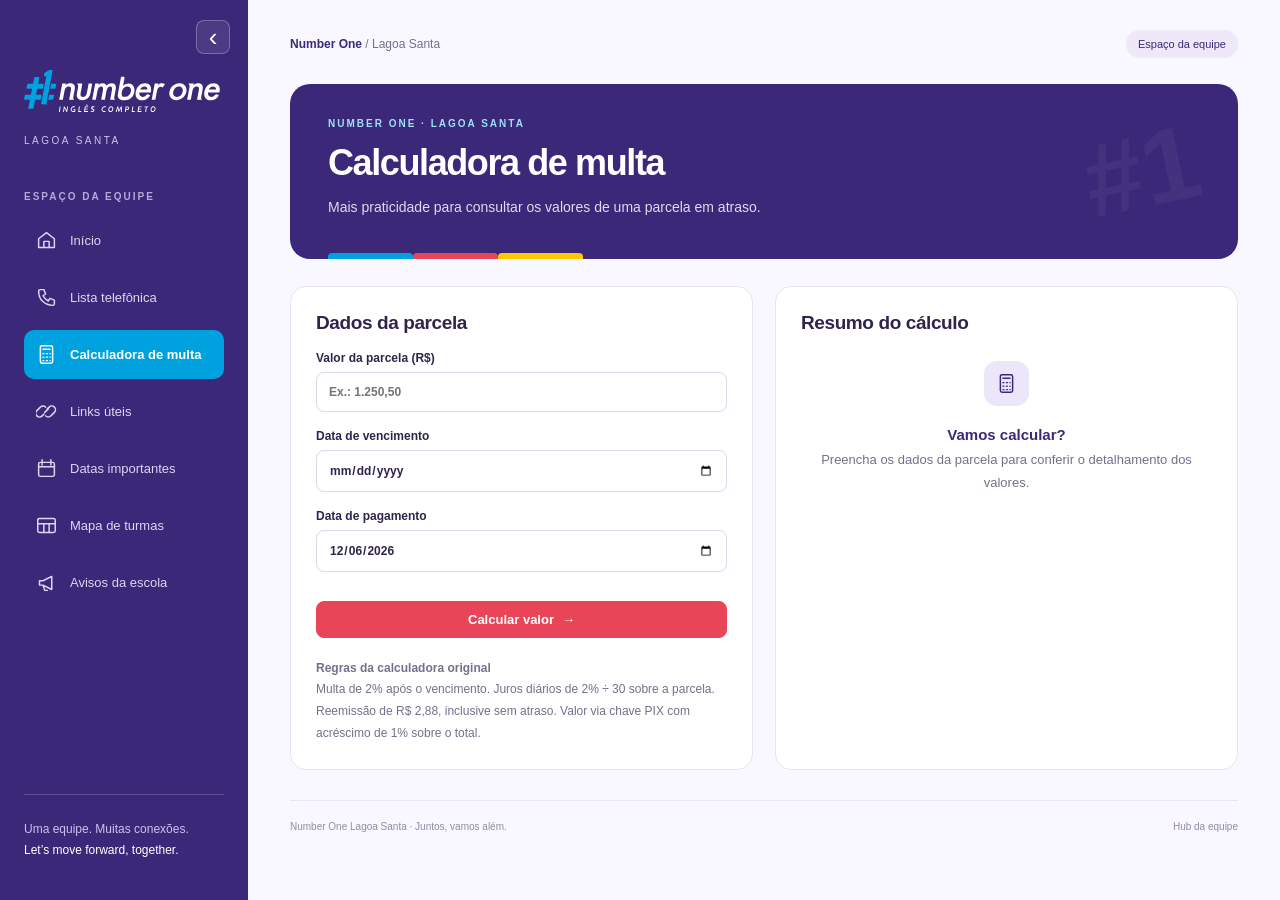
==== commit 1299291a: "Polish calendar header and bring navigation next to date grid" ====
--- a/static/calculadora.html
+++ b/static/calculadora.html
@@ -1 +1 @@
-<!doctype html><html lang="pt-BR"><head><meta charset="utf-8"><meta name="viewport" content="width=device-width,initial-scale=1"><title>Calculadora de multa · Number One Lagoa Santa</title><link rel="stylesheet" href="/static/hub.css?v=13"></head><body data-page="calc"><aside class="sidebar" id="sidebar"></aside><main class="workspace"><div class="topbar"><span><strong>Number One</strong> / Lagoa Santa</span><span class="pill">Espaço da equipe</span></div><header class="hero"><div class="eyebrow">NUMBER ONE · LAGOA SANTA</div><h1>Calculadora de multa</h1><p>Mais praticidade para consultar os valores de uma parcela em atraso.</p><span class="hero-stamp" aria-hidden="true">#1</span></header><div class="page-content calculator-grid"><section class="panel"><h2>Dados da parcela</h2><form id="calculatorForm"><label for="amount">Valor da parcela (R$)<input id="amount" inputmode="decimal" placeholder="Ex.: 1.250,50" required autocomplete="off"></label><label for="dueDate">Data de vencimento<input id="dueDate" type="date" required min="1900-01-01" max="9999-12-31"></label><label for="paymentDate">Data de pagamento<input id="paymentDate" type="date" required min="1900-01-01" max="9999-12-31"></label><button class="primary" type="submit">Calcular valor <span aria-hidden="true">→</span></button></form><div class="status" id="calcStatus" role="alert"></div><div class="rules"><strong>Regras da calculadora original</strong><br>Multa de 2% após o vencimento. Juros diários de 2% ÷ 30 sobre a parcela. Reemissão de R$ 2,88, inclusive sem atraso. Valor via chave PIX com acréscimo de 1% sobre o total.</div></section><section class="panel" aria-live="polite"><h2>Resumo do cálculo</h2><div id="resultEmpty" class="empty-state"><span class="feature-icon" data-icon="calc"></span><strong>Vamos calcular?</strong>Preencha os dados da parcela para conferir o detalhamento dos valores.</div><table class="result-table hidden" id="resultTable"><caption class="muted">Detalhamento da parcela</caption><tbody id="resultBody"></tbody></table></section></div><footer class="footer"><span>Number One Lagoa Santa · Juntos, vamos além.</span><span>Hub da equipe</span></footer></main><script src="/static/shell.js?v=4"></script><script src="/static/calculator.js?v=1"></script></body></html>+<!doctype html><html lang="pt-BR"><head><meta charset="utf-8"><meta name="viewport" content="width=device-width,initial-scale=1"><title>Calculadora de multa · Number One Lagoa Santa</title><link rel="stylesheet" href="/static/hub.css?v=14"></head><body data-page="calc"><aside class="sidebar" id="sidebar"></aside><main class="workspace"><div class="topbar"><span><strong>Number One</strong> / Lagoa Santa</span><span class="pill">Espaço da equipe</span></div><header class="hero"><div class="eyebrow">NUMBER ONE · LAGOA SANTA</div><h1>Calculadora de multa</h1><p>Mais praticidade para consultar os valores de uma parcela em atraso.</p><span class="hero-stamp" aria-hidden="true">#1</span></header><div class="page-content calculator-grid"><section class="panel"><h2>Dados da parcela</h2><form id="calculatorForm"><label for="amount">Valor da parcela (R$)<input id="amount" inputmode="decimal" placeholder="Ex.: 1.250,50" required autocomplete="off"></label><label for="dueDate">Data de vencimento<input id="dueDate" type="date" required min="1900-01-01" max="9999-12-31"></label><label for="paymentDate">Data de pagamento<input id="paymentDate" type="date" required min="1900-01-01" max="9999-12-31"></label><button class="primary" type="submit">Calcular valor <span aria-hidden="true">→</span></button></form><div class="status" id="calcStatus" role="alert"></div><div class="rules"><strong>Regras da calculadora original</strong><br>Multa de 2% após o vencimento. Juros diários de 2% ÷ 30 sobre a parcela. Reemissão de R$ 2,88, inclusive sem atraso. Valor via chave PIX com acréscimo de 1% sobre o total.</div></section><section class="panel" aria-live="polite"><h2>Resumo do cálculo</h2><div id="resultEmpty" class="empty-state"><span class="feature-icon" data-icon="calc"></span><strong>Vamos calcular?</strong>Preencha os dados da parcela para conferir o detalhamento dos valores.</div><table class="result-table hidden" id="resultTable"><caption class="muted">Detalhamento da parcela</caption><tbody id="resultBody"></tbody></table></section></div><footer class="footer"><span>Number One Lagoa Santa · Juntos, vamos além.</span><span>Hub da equipe</span></footer></main><script src="/static/shell.js?v=4"></script><script src="/static/calculator.js?v=1"></script></body></html>
--- a/static/hub.css
+++ b/static/hub.css
@@ -29,3 +29,26 @@
 
 /* Team agenda controls, weekly lanes and list view. */
 .calendar-toolbar{display:flex;justify-content:space-between;gap:12px;flex-wrap:wrap;margin:16px 0}.view-buttons{display:flex;gap:5px;padding:4px;background:#f0eafa;border-radius:10px}.view-buttons button{border:0;background:transparent}.view-buttons button.active{background:var(--purple);color:white}.calendar-filters{display:grid;grid-template-columns:repeat(4,minmax(120px,1fr)) minmax(170px,1.4fr);gap:12px}.calendar-filters label{margin:0;min-width:0}.calendar-filters select,.calendar-filters input{padding:10px;font-size:12px;min-width:0}.calendar-overview{display:flex;gap:10px;align-items:center;flex-wrap:wrap;margin:18px 0}.overview-today{background:#e4f5fd;border-color:#b7e5f8;color:#00698f;font-weight:700}.overview-overdue{background:#ffebef;border-color:#f3c4cc;color:#98233c;font-weight:700}.calendar-days.team-calendar{display:block!important;overflow:hidden}.calendar-week{display:grid;grid-template-columns:repeat(7,minmax(0,1fr));grid-auto-rows:minmax(28px,auto);min-height:112px;gap:4px 2px;padding:4px 0 10px;align-content:start;border-bottom:1px solid var(--line);background:repeating-linear-gradient(to right,transparent 0,transparent calc(100% / 7 - 1px),var(--line) calc(100% / 7 - 1px),var(--line) calc(100% / 7))}.calendar-week:last-child{border-bottom:0}.calendar-date{display:block;justify-self:stretch;align-self:start;text-align:right;margin:0 3px;padding:5px 7px;border:0;background:transparent;color:var(--ink);font-size:13px;min-width:0}.calendar-date.today{color:white;background:var(--purple);font-weight:700}.calendar-date.selected{outline:2px solid var(--blue);outline-offset:-2px}.calendar-date.outside{color:#afa4bd}.calendar-span{justify-content:flex-start;text-align:left;min-width:0;overflow:hidden;overflow-wrap:anywhere;padding:5px 7px;margin:0 3px;border:0;border-left:3px solid var(--purple);border-radius:5px;background:#eee7fa;color:var(--purple);font-size:12px;line-height:1.4;white-space:normal}.calendar-span.prova,.calendar-span.secretaria{border-color:var(--coral);background:#ffe9ee;color:#98233c}.calendar-span.notas,.calendar-span.daa{border-color:var(--blue);background:#e2f4fc;color:#00698f}.calendar-span.projeto,.calendar-span.coordenacao{border-color:var(--yellow);background:#fff5c7}.calendar-span.is-completed{opacity:.65;text-decoration:line-through}.calendar-span.overdue{box-shadow:inset 0 -2px #e84658}.team-calendar[data-view="week"] .calendar-week{min-height:210px}.team-calendar[data-view="list"]{border:0!important}.calendar-list-entry{display:grid;grid-template-columns:125px minmax(0,1fr) auto;gap:7px 15px;text-align:left;width:100%;padding:16px;margin-bottom:10px;justify-content:stretch;align-items:center}.calendar-list-entry>.muted{grid-column:2}.calendar-list-entry>.event-state{grid-column:3;grid-row:1/3}.list-date{grid-row:1/3;color:var(--purple);font-weight:700}.event-state{display:inline-block;width:max-content;font-size:11px;border-radius:5px;padding:4px 8px;background:#eee7fa;color:var(--purple)}.event-state.overdue{background:#ffe5ea;color:#98233c}.event-state.today{background:#dff3fc;color:#00698f}.event-state.completed{background:#e8e4f0;color:#625378}.event-tags{display:flex;flex-wrap:wrap;gap:8px;align-items:center}.event-meta{font-size:13px;color:var(--ink);line-height:1.5}.event-item.overdue{border-left:3px solid var(--coral)}#eventDialog{width:650px}#recurrenceHelp,#seriesEditHelp{padding:12px;background:#f3eefb;border-radius:8px}.calendar-page-grid{grid-template-columns:minmax(0,1.5fr) minmax(270px,1fr)}.calendar-page-grid .calendar-filters{grid-template-columns:repeat(2,minmax(0,1fr))}.calendar-page-grid .calendar-filters label:last-child{grid-column:1/-1}@media(max-width:1100px){.calendar-filters{grid-template-columns:repeat(3,minmax(0,1fr))}.calendar-page-grid{grid-template-columns:minmax(0,1fr)}}@media(max-width:760px){.calendar-filters{grid-template-columns:repeat(2,minmax(0,1fr))}.calendar-filters label:last-child{grid-column:1/-1}.calendar-span{font-size:10px;padding:4px 2px;margin:0 1px;border-left-width:2px}.calendar-date{padding:5px 2px;font-size:12px}.calendar-overview>.muted{width:100%}.calendar-list-entry{grid-template-columns:1fr;gap:8px}.calendar-list-entry>*{grid-column:1!important;grid-row:auto!important}.calendar-week{min-height:96px}.calendar-page-grid{grid-template-columns:minmax(0,1fr)}}
+
+/* Place period navigation directly above the calendar grid. */
+.calendar-period-header{display:flex;align-items:center;justify-content:space-between;gap:16px;flex-wrap:wrap;margin:24px 0 0;padding:22px 0 20px;border-top:1px solid var(--line)}
+.calendar-period-header .month-label,body[data-page="home"] .calendar-period-header .month-label{display:flex;align-items:center;gap:12px;flex-wrap:wrap;margin:0;color:var(--purple);text-transform:none;line-height:1.2}
+.calendar-month-name{font-size:32px;font-weight:750;letter-spacing:-1px}
+.calendar-month-name::first-letter{text-transform:uppercase}
+.calendar-year{font-size:17px;font-weight:600;letter-spacing:.5px;color:#74658f;background:#f1edf8;border:1px solid #e5ddf2;border-radius:8px;padding:6px 10px}
+.calendar-period-header .calendar-controls{display:flex;align-items:center;gap:6px;margin:0;padding:5px;background:#f5f2fb;border:1px solid var(--line);border-radius:13px}
+.calendar-period-header .calendar-controls button{min-width:40px;height:40px;padding:0 12px;background:white;border:1px solid #e2d9ef;border-radius:9px;font-size:24px;line-height:1;color:var(--purple);transition:background .15s,box-shadow .15s}
+.calendar-period-header .calendar-controls #today{min-width:70px;font-size:14px;font-weight:650;background:var(--purple);border-color:var(--purple);color:white}
+.calendar-period-header .calendar-controls button:hover{background:#eae3f6;box-shadow:0 2px 5px #3c287814}
+.calendar-period-header .calendar-controls #today:hover{background:#50368e}
+.calendar-period-header+.weekdays,body[data-page="home"] .calendar-period-header+.weekdays{margin:0;padding:13px 0;background:#f3eff9;border:1px solid #ded5ec;border-bottom:0;border-radius:12px 12px 0 0;color:#66527f;font-size:11px;font-weight:700;letter-spacing:1px}
+.calendar-days.team-calendar,body[data-page="home"] .calendar-days.team-calendar{border:1px solid #ded5ec;border-radius:0 0 12px 12px;background:white}
+.calendar-week{border-bottom-color:#e3dbee;min-height:118px;padding-top:8px;gap:6px 2px;background:repeating-linear-gradient(to right,transparent 0,transparent calc(100% / 7 - 1px),#e9e2f1 calc(100% / 7 - 1px),#e9e2f1 calc(100% / 7))}
+.calendar-date{justify-self:end;min-width:32px;min-height:32px;margin:0 6px;padding:6px;text-align:center;font-size:14px;font-weight:600;border-radius:9px}
+.calendar-date:hover{background:#f1ebfa;color:var(--purple)}
+.calendar-date.today{background:var(--purple);color:white;box-shadow:0 3px 8px #3c287826}
+.calendar-date.selected:not(.today){background:#e7f6fd;color:#006c95}
+.calendar-span{padding:7px 9px;margin:0 4px;font-weight:550;border-radius:6px;line-height:1.45}
+.calendar-span:hover{filter:brightness(.97);outline:1px solid #3c287833;outline-offset:0}
+.calendar-foot{padding-top:16px}
+@media(max-width:760px){.calendar-period-header{gap:14px;padding:18px 0 16px;margin-top:20px}.calendar-month-name{font-size:27px;letter-spacing:-.7px}.calendar-year{font-size:15px;padding:5px 8px}.calendar-period-header .calendar-controls{padding:4px}.calendar-period-header .calendar-controls button{height:38px;min-width:38px}.calendar-period-header+.weekdays,body[data-page="home"] .calendar-period-header+.weekdays{font-size:10px;letter-spacing:.3px}.calendar-date{min-width:28px;min-height:28px;margin:0 3px;padding:5px 3px;font-size:12px}.calendar-week{min-height:98px}.calendar-span{padding:5px 3px;margin:0 2px;font-size:10px}}
